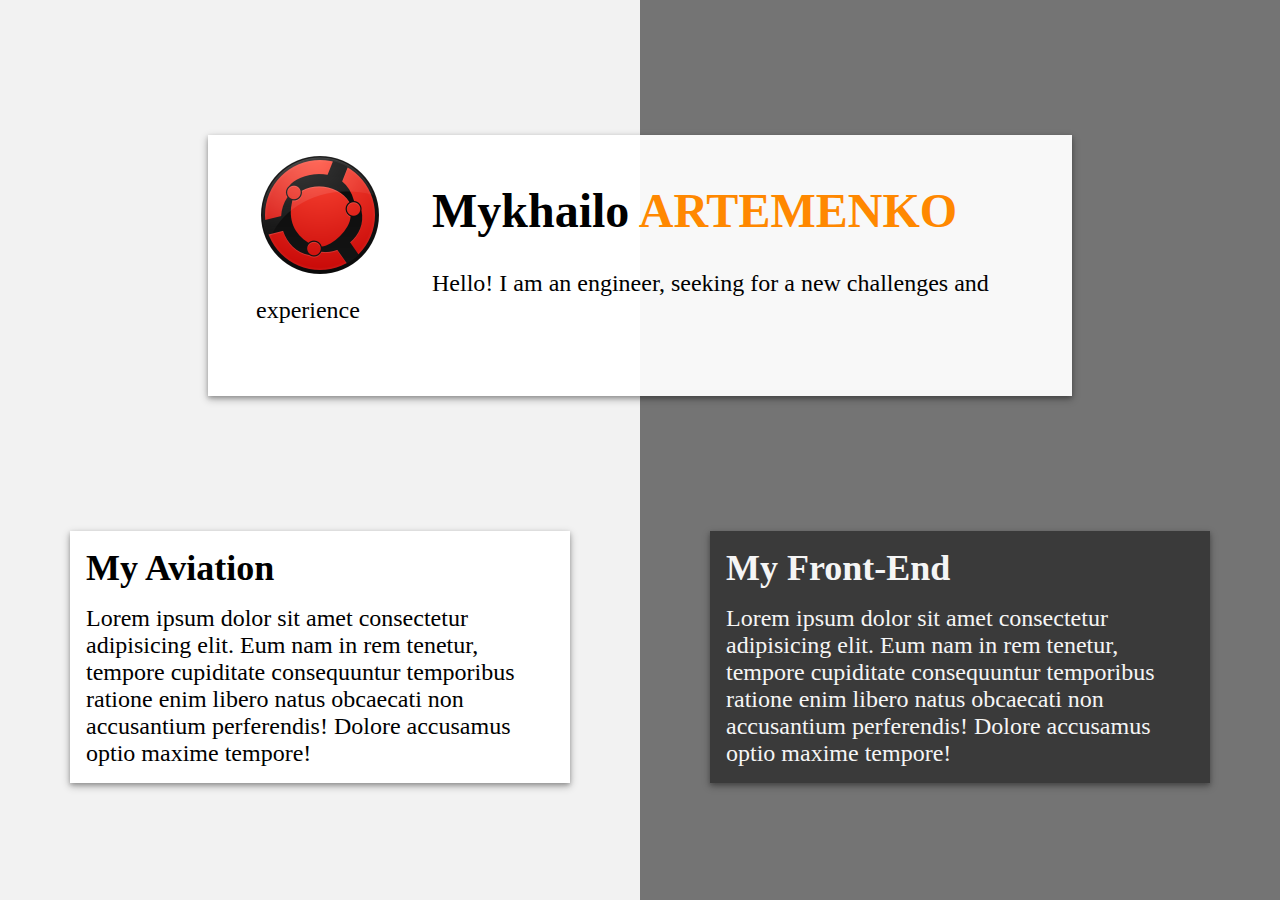
==== index.html @ c456634e "new back" ====
<!DOCTYPE html>
<html lang="en">
<head>
    <meta charset="UTF-8">
    <meta name="viewport" content="width=device-width, initial-scale=1.0">
    <link rel="stylesheet" href="./style.css">
    <link href="https://fonts.googleapis.com/css2?family=Montserrat:wght@400;700&display=swap" rel="stylesheet">
    <title>Mykhailo Artemenko</title>
</head>
<body>
    <!-- Background -->
    <div class="back">
        <div class="back__side"></div>
        <div class="back__side back__side--dark"></div>
    </div>
    <!-- Background end-->

    <div class="main">
        <div class="info"> 
            <img src="/img/ico.ico" alt="" class="info__photo">
            <h1 class="info__title">Mykhailo <span class="info__title--orange">Artemenko</span></h1>
            <p class="info__text"> Hello! I am an engineer, seeking for a new challenges and experience</p>
        </div>
        <div class="break"></div>
        <a href="#" class="card">
                <h2 class="card__title">My Aviation</h2>
                <p class="card__text">Lorem ipsum dolor sit amet consectetur adipisicing elit. Eum nam in rem tenetur, tempore cupiditate consequuntur temporibus ratione enim libero natus obcaecati non accusantium perferendis! Dolore accusamus optio maxime tempore!
                </p>
        </a>
            <a href="#" class="card card--dark">
                <h2 class="card__title">My Front-End</h2>
                <p class="card__text">Lorem ipsum dolor sit amet consectetur adipisicing elit. Eum nam in rem tenetur, tempore cupiditate consequuntur temporibus ratione enim libero natus obcaecati non accusantium perferendis! Dolore accusamus optio maxime tempore!
                </p>
        </a>
        </div>    
</body>
</html>
---- style.css ----
body {
    padding: 0;
    margin: 0;
    font-size: 1.5rem;
}

a:link, a:visited, a:hover, a:active{
    text-decoration: none;
}

/* background */

.back {
    position: absolute;
    z-index: -100;
    display: flex;
    flex-flow: row wrap;
    width: 100%;
    top: 0;
    left: 0;
}

.back__side {
    width: 50%;
    min-width: 500px;
    height: 100vh;
    background-color: hsl(0, 0%, 95%);
}

.back__side--dark {
    background-color: #747474;
}

/* background end*/


.main {
    display: flex;
    flex-flow: row wrap;
    justify-content: space-around;
}

.break {
    flex-basis:100%;
    height: 0;
}

.info {
    position: initial;
    background-color: rgba(255, 255, 255, 0.95);
    height: auto;
    width: 60%;
    min-width: 40vw;
    margin: 15vh auto;
    padding: 1rem 3rem 3rem 3rem;
    box-shadow: 0 2px 4px 0 rgba(0, 0, 0, 0.2), 0 3px 8px 0 rgba(0, 0, 0, 0.3);
}

.info__photo {
    float: left;
    width: 10vw;
    margin-right: 3rem;
}

.info__title {
    font-weight: 600;
    text-transform: capitalize;
}

.info__title--orange {
    color: rgb(255, 136, 0);
    text-transform: uppercase;
}

.card {
    color: #000;
    background-color: white;
    box-shadow: 0 2px 4px 0 rgba(0, 0, 0, 0.2), 0 3px 8px 0 rgba(0, 0, 0, 0.3);
    max-width: 500px;
    transition: 0.5s;
}

.card:hover {
    transform: ease-in scale(1.1);
    box-shadow: 0 8px 16px 0 rgba(0, 0, 0, 0.2), 0 12px 30px 0 rgba(0, 0, 0, 0.3);
}

.card:hover  h2 {
    color: rgb(255, 136, 0);
}

.card--dark {
    color: whitesmoke;
    background-color: rgb(58, 58, 58);
}

.card__title {
    margin: 1rem;
}

.card__text {
    margin: 1rem;
}













/* 
.break {
    flex-basis:100%;
    height: 0;
}

.main {
    display: flex;
    background-color: rgb(255, 255, 255);
    margin: auto;
    flex-flow: row wrap;
    width: 80%;
    margin: 100px auto;
}

.main__info {
    width: auto;
}

.main__photo {
    display: inline-block;
    width: 300px;
    border-radius: 100%;
}

.main__title {
    font-weight: 700;
    width: 100%;
    padding-left: 20px;
} */
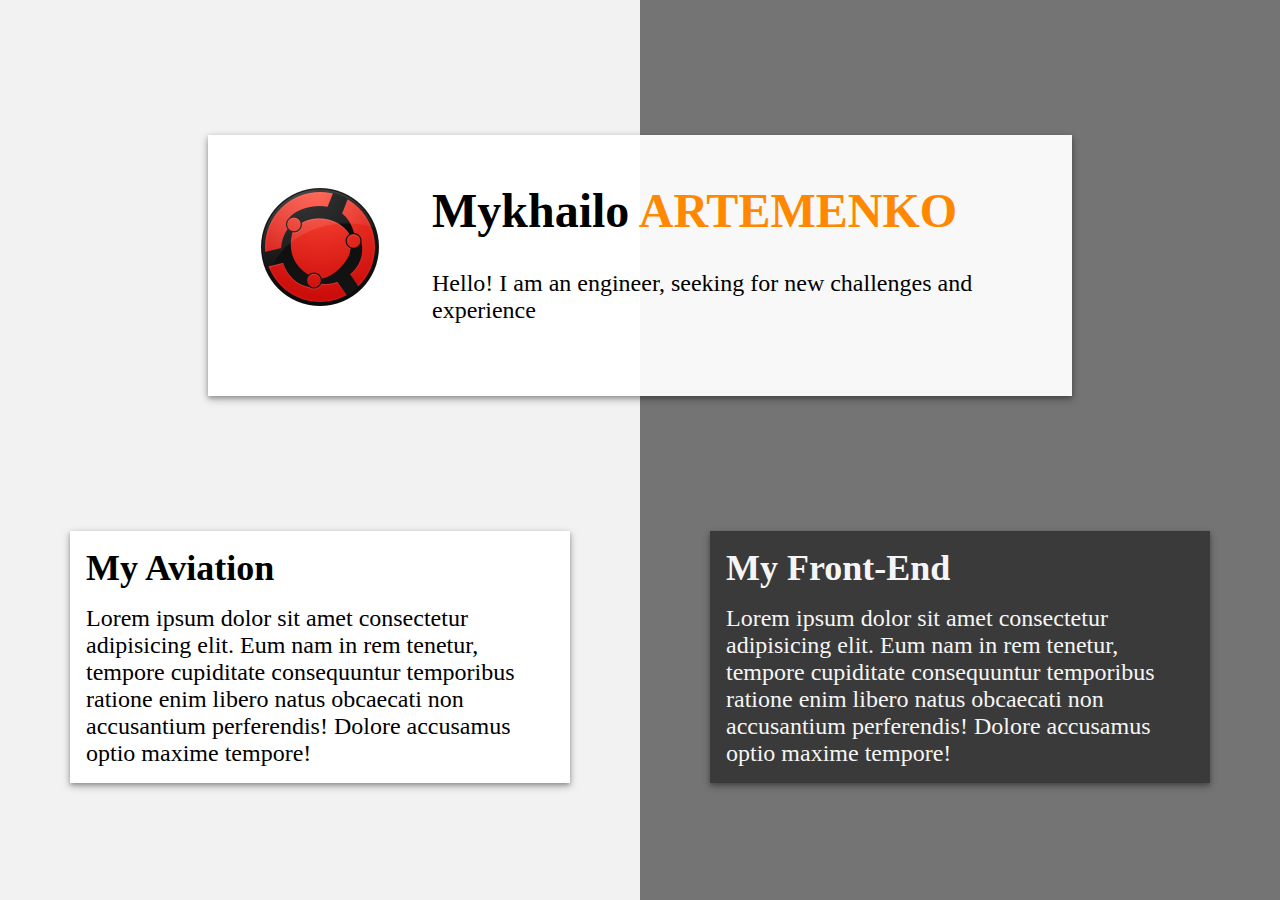
==== commit fc79743d: "1" ====
--- a/index.html
+++ b/index.html
@@ -19,7 +19,7 @@
         <div class="info"> 
             <img src="/img/ico.ico" alt="" class="info__photo">
             <h1 class="info__title">Mykhailo <span class="info__title--orange">Artemenko</span></h1>
-            <p class="info__text"> Hello! I am an engineer, seeking for a new challenges and experience</p>
+            <p class="info__text"> Hello! I am an engineer, seeking for new challenges and experience</p>
         </div>
         <div class="break"></div>
         <a href="#" class="card">
--- a/style.css
+++ b/style.css
@@ -59,6 +59,7 @@
 .info__photo {
     float: left;
     width: 10vw;
+    margin-top: 2rem;
     margin-right: 3rem;
 }
 
@@ -103,6 +104,20 @@
 }
 
 
+/* RESPONSIVE */
+
+@media screen and (max-width: 1000px) {
+    .back__side {
+        width: 100%;
+        background-color: hsl(0, 0%, 95%);
+    }
+    
+    .back__side--dark {
+        display: none;
+        background-color: #747474;
+    }
+    
+  }
 
 
 
@@ -110,38 +125,3 @@
 
 
 
-
-
-
-
-/* 
-.break {
-    flex-basis:100%;
-    height: 0;
-}
-
-.main {
-    display: flex;
-    background-color: rgb(255, 255, 255);
-    margin: auto;
-    flex-flow: row wrap;
-    width: 80%;
-    margin: 100px auto;
-}
-
-.main__info {
-    width: auto;
-}
-
-.main__photo {
-    display: inline-block;
-    width: 300px;
-    border-radius: 100%;
-}
-
-.main__title {
-    font-weight: 700;
-    width: 100%;
-    padding-left: 20px;
-} */
-
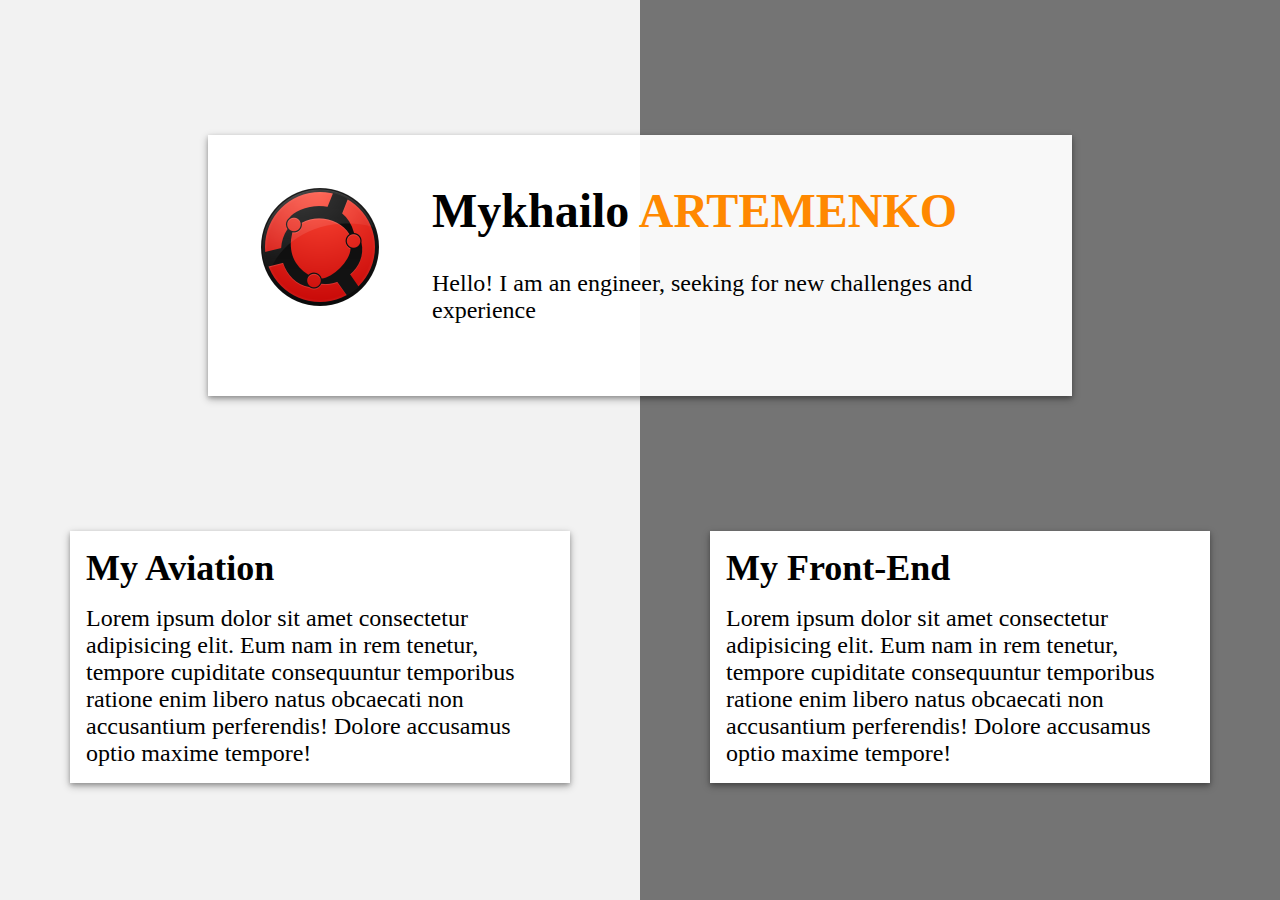
==== commit d8392312: "Merge branch 'main' of https://github.com/DominoSl/DCV into main" ====
--- a/index.html
+++ b/index.html
@@ -1,5 +1,6 @@
 <!DOCTYPE html>
 <html lang="en">
+
 <head>
     <meta charset="UTF-8">
     <meta name="viewport" content="width=device-width, initial-scale=1.0">
@@ -7,6 +8,7 @@
     <link href="https://fonts.googleapis.com/css2?family=Montserrat:wght@400;700&display=swap" rel="stylesheet">
     <title>Mykhailo Artemenko</title>
 </head>
+
 <body>
     <!-- Background -->
     <div class="back">
@@ -34,4 +36,5 @@
         </a>
         </div>    
 </body>
+
 </html>--- a/style.css
+++ b/style.css
@@ -90,9 +90,9 @@
     color: rgb(255, 136, 0);
 }
 
-.card--dark {
-    color: whitesmoke;
-    background-color: rgb(58, 58, 58);
+.card:hover {
+  box-shadow: 0px 25px 46px 0px rgba(0, 0, 0, 0.15);
+  transform: scale(1.05) translateY(-50%);
 }
 
 .card__title {
@@ -124,4 +124,3 @@
 
 
 
-
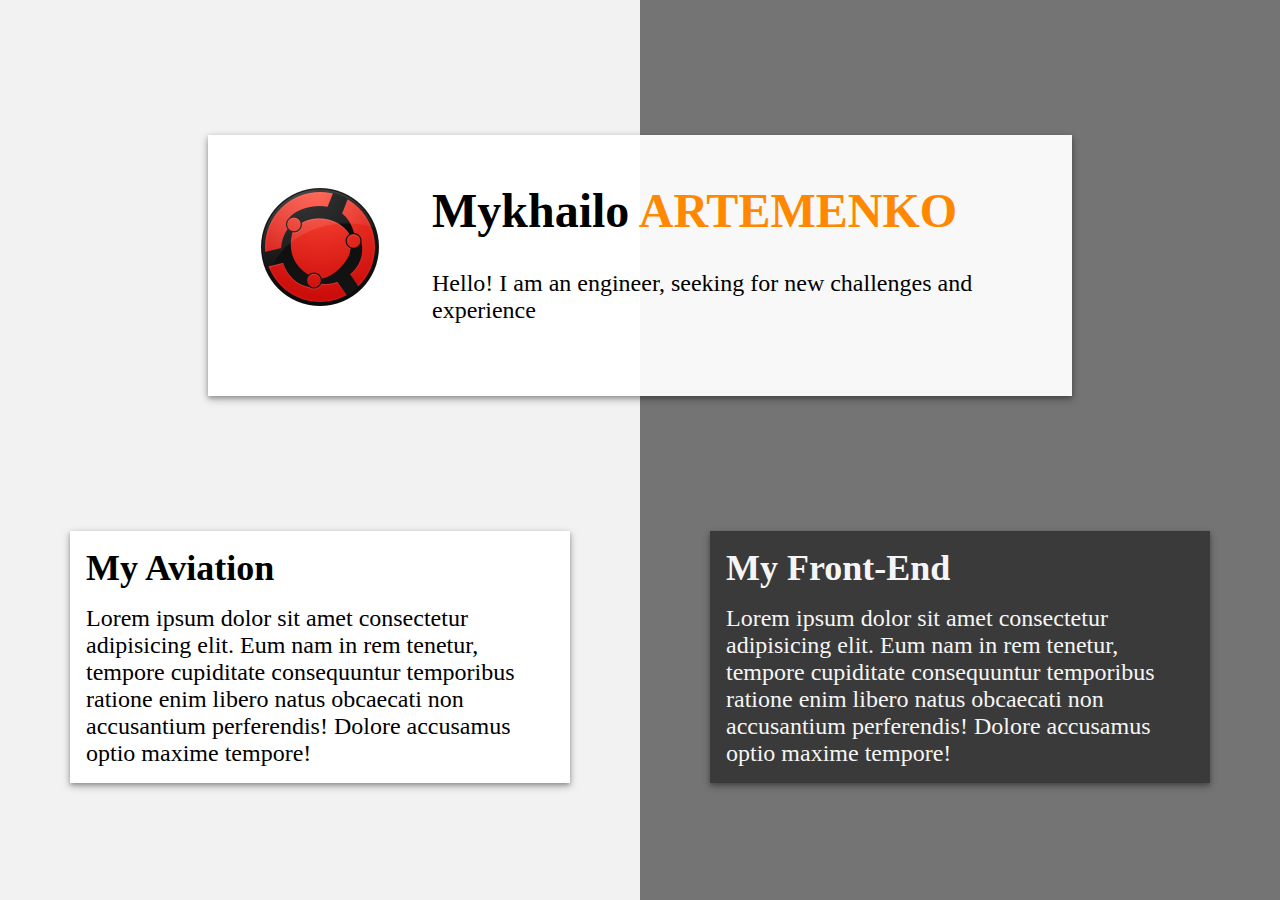
==== commit dc55a72b: "2123" ====
--- a/index.html
+++ b/index.html
@@ -1,6 +1,5 @@
 <!DOCTYPE html>
 <html lang="en">
-
 <head>
     <meta charset="UTF-8">
     <meta name="viewport" content="width=device-width, initial-scale=1.0">
@@ -8,7 +7,6 @@
     <link href="https://fonts.googleapis.com/css2?family=Montserrat:wght@400;700&display=swap" rel="stylesheet">
     <title>Mykhailo Artemenko</title>
 </head>
-
 <body>
     <!-- Background -->
     <div class="back">
@@ -36,5 +34,5 @@
         </a>
         </div>    
 </body>
+</html>
 
-</html>--- a/style.css
+++ b/style.css
@@ -1,3 +1,5 @@
+
+
 body {
     padding: 0;
     margin: 0;
@@ -79,6 +81,7 @@
     box-shadow: 0 2px 4px 0 rgba(0, 0, 0, 0.2), 0 3px 8px 0 rgba(0, 0, 0, 0.3);
     max-width: 500px;
     transition: 0.5s;
+    margin-bottom: 3rem;
 }
 
 .card:hover {
@@ -90,9 +93,9 @@
     color: rgb(255, 136, 0);
 }
 
-.card:hover {
-  box-shadow: 0px 25px 46px 0px rgba(0, 0, 0, 0.15);
-  transform: scale(1.05) translateY(-50%);
+.card--dark {
+    color: whitesmoke;
+    background-color: rgb(58, 58, 58);
 }
 
 .card__title {
@@ -113,10 +116,11 @@
     }
     
     .back__side--dark {
-        display: none;
-        background-color: #747474;
-    }
+        display: none;    }
     
+        .info {
+            min-width: 500px;
+        }
   }
 
 
@@ -124,3 +128,6 @@
 
 
 
+
+
+
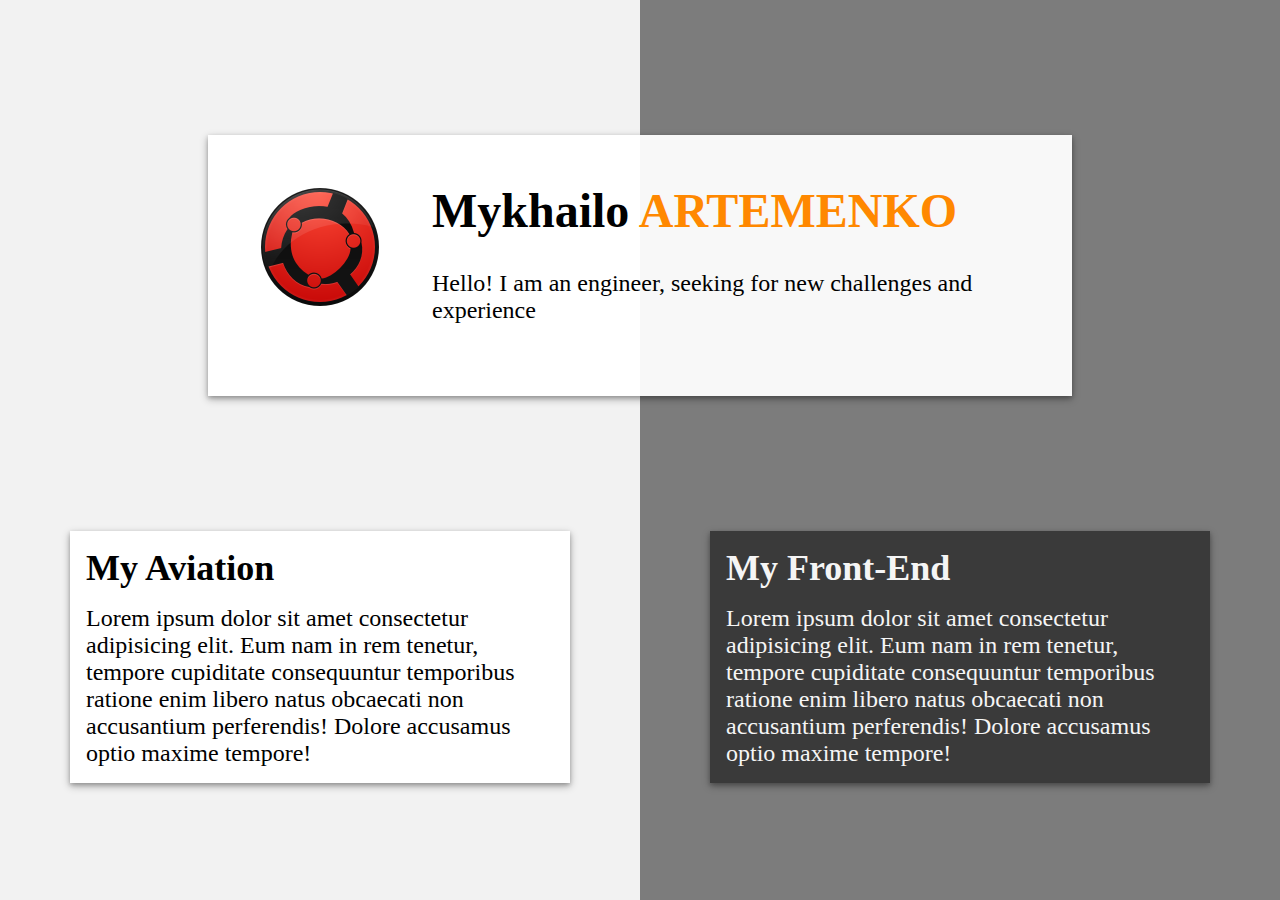
==== commit f4a7e48c: "dsa" ====
--- a/index.html
+++ b/index.html
@@ -22,12 +22,12 @@
             <p class="info__text"> Hello! I am an engineer, seeking for new challenges and experience</p>
         </div>
         <div class="break"></div>
-        <a href="#" class="card">
+        <a href="./avia.html" class="card">
                 <h2 class="card__title">My Aviation</h2>
                 <p class="card__text">Lorem ipsum dolor sit amet consectetur adipisicing elit. Eum nam in rem tenetur, tempore cupiditate consequuntur temporibus ratione enim libero natus obcaecati non accusantium perferendis! Dolore accusamus optio maxime tempore!
                 </p>
         </a>
-            <a href="#" class="card card--dark">
+            <a href="./front.html" class="card card--dark">
                 <h2 class="card__title">My Front-End</h2>
                 <p class="card__text">Lorem ipsum dolor sit amet consectetur adipisicing elit. Eum nam in rem tenetur, tempore cupiditate consequuntur temporibus ratione enim libero natus obcaecati non accusantium perferendis! Dolore accusamus optio maxime tempore!
                 </p>
--- a/style.css
+++ b/style.css
@@ -30,7 +30,7 @@
 }
 
 .back__side--dark {
-    background-color: #747474;
+    background-color: #7c7c7c;
 }
 
 /* background end*/
@@ -89,8 +89,9 @@
     box-shadow: 0 8px 16px 0 rgba(0, 0, 0, 0.2), 0 12px 30px 0 rgba(0, 0, 0, 0.3);
 }
 
-.card:hover  h2 {
+.card:hover .card__title {
     color: rgb(255, 136, 0);
+    transform: ease-in;
 }
 
 .card--dark {
@@ -100,6 +101,7 @@
 
 .card__title {
     margin: 1rem;
+    transition: 0.5s;
 }
 
 .card__text {
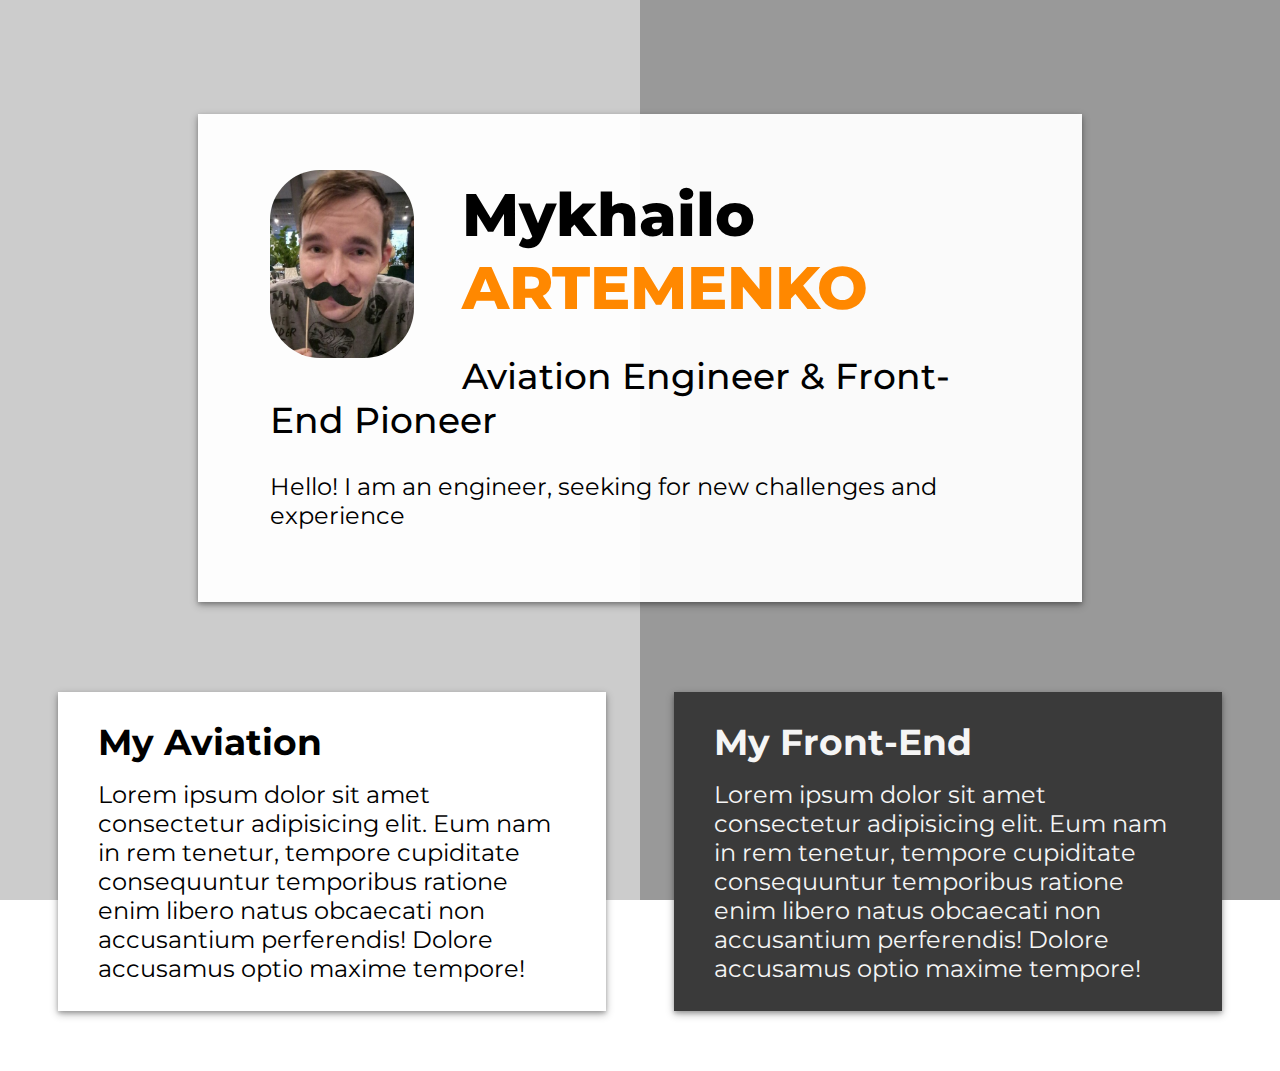
==== commit edbb8bd5: "16.10" ====
--- a/index.html
+++ b/index.html
@@ -17,8 +17,9 @@
 
     <div class="main">
         <div class="info"> 
-            <img src="/img/ico.ico" alt="" class="info__photo">
+            <img src="/img/photo.jpg" alt="" class="info__photo">
             <h1 class="info__title">Mykhailo <span class="info__title--orange">Artemenko</span></h1>
+            <h2 class="info__subTitle">Aviation Engineer &amp; Front-End Pioneer</h2>
             <p class="info__text"> Hello! I am an engineer, seeking for new challenges and experience</p>
         </div>
         <div class="break"></div>
--- a/style.css
+++ b/style.css
@@ -1,9 +1,10 @@
-
-
 body {
-    padding: 0;
+    box-sizing: border-box;
+    padding: 1em;
     margin: 0;
-    font-size: 1.5rem;
+    font-size: 1.5em;
+    min-width: 900px;
+    font-family: montserrat;
 }
 
 a:link, a:visited, a:hover, a:active{
@@ -17,20 +18,21 @@
     z-index: -100;
     display: flex;
     flex-flow: row wrap;
-    width: 100%;
     top: 0;
     left: 0;
+    height: 100%;
+    width: 100%;
+    overflow: hidden;
 }
 
 .back__side {
     width: 50%;
     min-width: 500px;
-    height: 100vh;
-    background-color: hsl(0, 0%, 95%);
+    background-color: hsl(0, 0%, 80%);
 }
 
 .back__side--dark {
-    background-color: #7c7c7c;
+    background-color: hsl(0, 0%, 60%);
 }
 
 /* background end*/
@@ -53,8 +55,8 @@
     height: auto;
     width: 60%;
     min-width: 40vw;
-    margin: 15vh auto;
-    padding: 1rem 3rem 3rem 3rem;
+    margin: 10vh auto;
+    padding: 1em 3em 2em 3em;
     box-shadow: 0 2px 4px 0 rgba(0, 0, 0, 0.2), 0 3px 8px 0 rgba(0, 0, 0, 0.3);
 }
 
@@ -63,17 +65,27 @@
     width: 10vw;
     margin-top: 2rem;
     margin-right: 3rem;
+    border-radius: 50px;
+    width: 6em;
 }
 
 .info__title {
-    font-weight: 600;
+    font-size: 2.5em;
+    font-weight: 800;
     text-transform: capitalize;
+    margin-bottom: 0;
 }
 
 .info__title--orange {
     color: rgb(255, 136, 0);
     text-transform: uppercase;
+    margin: 0;
 }
+
+.info__subTitle {
+    font-size: 1.5em;
+    font-weight: 500;
+}  
 
 .card {
     color: #000;
@@ -81,7 +93,8 @@
     box-shadow: 0 2px 4px 0 rgba(0, 0, 0, 0.2), 0 3px 8px 0 rgba(0, 0, 0, 0.3);
     max-width: 500px;
     transition: 0.5s;
-    margin-bottom: 3rem;
+    padding: 0.5em 1em;
+    margin-bottom: 1.5em;
 }
 
 .card:hover {
@@ -109,20 +122,28 @@
 }
 
 
-/* RESPONSIVE */
+/* RESPONSIVNESS */
 
 @media screen and (max-width: 1000px) {
-    .back__side {
-        width: 100%;
+    .back {
+        display: none;
+    }
+    body {
         background-color: hsl(0, 0%, 95%);
     }
-    
-    .back__side--dark {
-        display: none;    }
-    
-        .info {
-            min-width: 500px;
-        }
+
+    .info , .card{
+        width: 80%;
+        margin: 0 2em 1em 2em;
+    }
+
+    .card--dark {
+        color: whitesmoke;
+        background-color: rgb(58, 58, 58);
+        color: #000;
+        background-color: white;
+    }
+
   }
 
 
